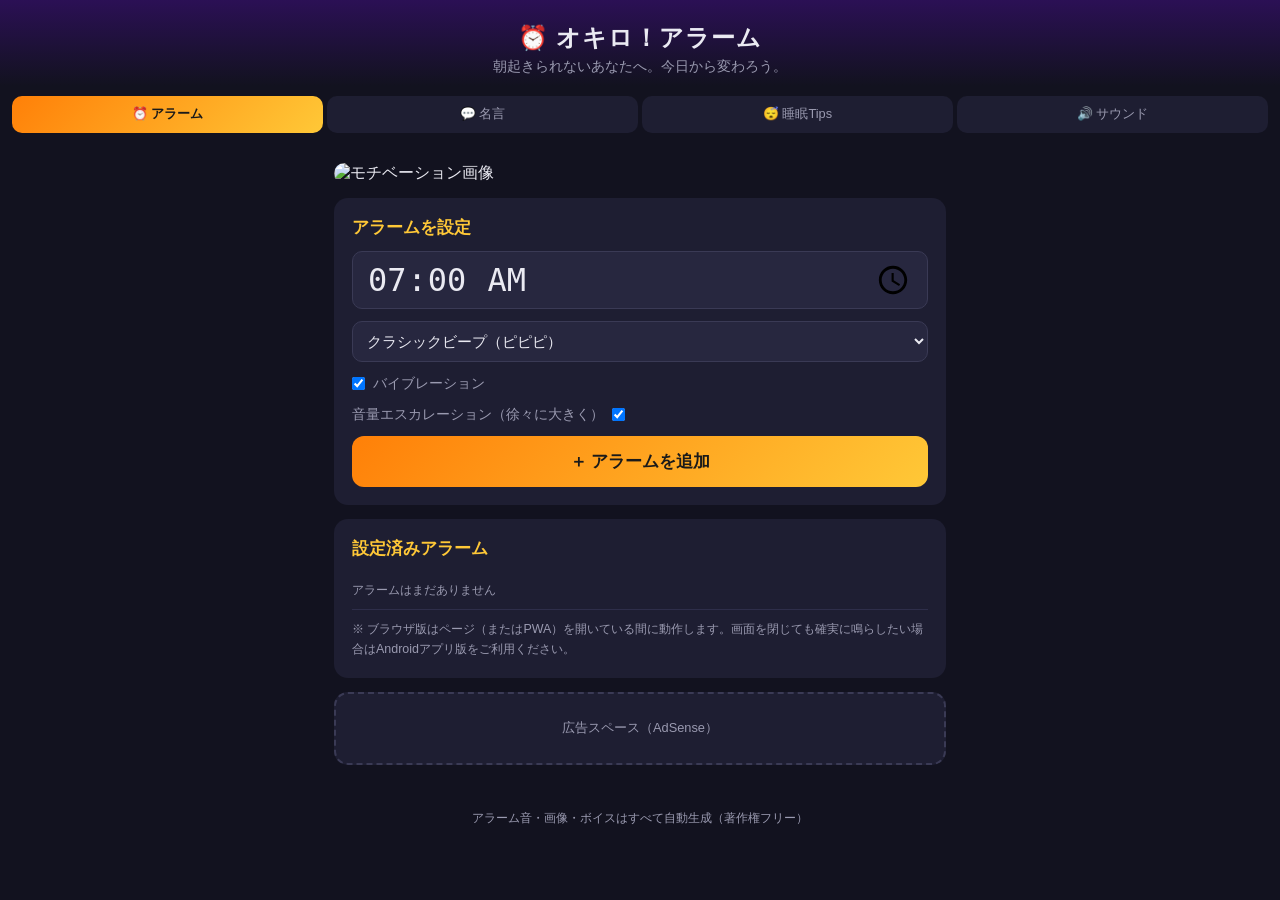
==== web/index.html @ 2013f455 "feat(web): PWA目覚ましアプリを追加（アラーム/名言/睡眠Tips/カスタム音源/AdSenseプレースホルダー）" ====
<!DOCTYPE html>
<html lang="ja">
<head>
<meta charset="UTF-8">
<meta name="viewport" content="width=device-width, initial-scale=1.0, viewport-fit=cover">
<meta name="theme-color" content="#1a1a2e">
<title>オキロ！アラーム - 朝起きられない人のための目覚まし</title>
<meta name="description" content="朝起きられない人のための大音量目覚ましPWA。名言と睡眠のコツ付き。">
<link rel="manifest" href="manifest.webmanifest">
<link rel="icon" href="assets/img/icon-192.png">
<link rel="apple-touch-icon" href="assets/img/icon-192.png">
<link rel="stylesheet" href="style.css">
</head>
<body>
<header class="app-header">
  <h1>⏰ オキロ！アラーム</h1>
  <p class="tagline">朝起きられないあなたへ。今日から変わろう。</p>
</header>

<nav class="tabs" role="tablist">
  <button class="tab active" data-tab="alarm" role="tab">⏰ アラーム</button>
  <button class="tab" data-tab="quotes" role="tab">💬 名言</button>
  <button class="tab" data-tab="tips" role="tab">😴 睡眠Tips</button>
  <button class="tab" data-tab="sounds" role="tab">🔊 サウンド</button>
</nav>

<main>
  <!-- ========== アラームタブ ========== -->
  <section id="tab-alarm" class="tab-panel active">
    <div class="hero-img-wrap">
      <img id="hero-img" src="assets/img/sunrise.svg" alt="モチベーション画像">
    </div>

    <div class="card">
      <h2>アラームを設定</h2>
      <div class="alarm-form">
        <input type="time" id="alarm-time" value="07:00">
        <select id="alarm-sound"></select>
        <label class="row"><input type="checkbox" id="alarm-vibrate" checked> バイブレーション</label>
        <label class="row">音量エスカレーション（徐々に大きく）
          <input type="checkbox" id="alarm-escalate" checked>
        </label>
        <button id="add-alarm" class="btn-primary">＋ アラームを追加</button>
      </div>
    </div>

    <div class="card">
      <h2>設定済みアラーム</h2>
      <ul id="alarm-list" class="alarm-list"></ul>
      <p class="note" id="alarm-note">※ ブラウザ版はページ（またはPWA）を開いている間に動作します。画面を閉じても確実に鳴らしたい場合はAndroidアプリ版をご利用ください。</p>
    </div>

    <div class="card ad-placeholder" aria-hidden="true">
      <!-- AdSense広告プレースホルダー：本番では以下を差し替えてください
           <script async src="https://pagead2.googlesyndication.com/pagead/js/adsbygoogle.js?client=ca-pub-XXXXXXXXXXXXXXXX" crossorigin="anonymous"></script>
           <ins class="adsbygoogle" style="display:block" data-ad-client="ca-pub-XXXXXXXXXXXXXXXX" data-ad-slot="YYYYYYYYYY" data-ad-format="auto" data-full-width-responsive="true"></ins>
      -->
      <span>広告スペース（AdSense）</span>
    </div>
  </section>

  <!-- ========== 名言タブ ========== -->
  <section id="tab-quotes" class="tab-panel">
    <div class="card quote-featured">
      <p id="quote-of-day-text"></p>
      <p id="quote-of-day-author" class="quote-author"></p>
      <button id="shuffle-quote" class="btn-secondary">🔀 別の名言</button>
    </div>
    <div id="quotes-list"></div>
  </section>

  <!-- ========== 睡眠Tipsタブ ========== -->
  <section id="tab-tips" class="tab-panel">
    <div id="tips-list"></div>
  </section>

  <!-- ========== サウンドタブ ========== -->
  <section id="tab-sounds" class="tab-panel">
    <div class="card">
      <h2>内蔵アラーム音（自動生成・著作権フリー）</h2>
      <div id="builtin-sounds"></div>
    </div>
    <div class="card">
      <h2>お願いボイス</h2>
      <p class="note">「だれか起こしてください〜！」など、周りに頼るボイス。</p>
      <div id="voice-sounds"></div>
    </div>
    <div class="card">
      <h2>自分の音声を使う</h2>
      <p class="note">好きな音声ファイル（mp3 / wav / ogg など）をアラーム音にできます。端末内（IndexedDB）にのみ保存されます。</p>
      <input type="file" id="custom-sound-file" accept="audio/*">
      <div id="custom-sound-status"></div>
    </div>
  </section>
</main>

<!-- ========== 鳴動オーバーレイ ========== -->
<div id="ring-overlay" class="ring-overlay hidden">
  <img id="ring-img" src="assets/img/sunrise.svg" alt="">
  <h2 id="ring-title">朝だ！起きろ！</h2>
  <p id="ring-quote"></p>
  <div class="ring-buttons">
    <button id="snooze-btn" class="btn-secondary">😴 スヌーズ（5分）</button>
    <button id="stop-btn" class="btn-danger">✋ 起きた！</button>
  </div>
</div>

<footer class="app-footer">
  <p>アラーム音・画像・ボイスはすべて自動生成（著作権フリー）</p>
</footer>

<script src="data.js"></script>
<script src="app.js"></script>
</body>
</html>
---- web/style.css ----
:root {
  --bg: #12121f;
  --card: #1e1e32;
  --card-2: #27273f;
  --text: #eaeaf2;
  --muted: #9a9ab0;
  --accent: #ff8008;
  --accent-2: #ffc837;
  --danger: #e74c3c;
  --radius: 14px;
}

* { box-sizing: border-box; margin: 0; padding: 0; }

body {
  font-family: "Hiragino Kaku Gothic ProN", "Noto Sans JP", "Yu Gothic", sans-serif;
  background: var(--bg);
  color: var(--text);
  min-height: 100vh;
  padding-bottom: 40px;
}

.app-header {
  text-align: center;
  padding: 22px 16px 10px;
  background: linear-gradient(180deg, #2b1055 0%, var(--bg) 100%);
}
.app-header h1 { font-size: 1.5rem; letter-spacing: 0.04em; }
.tagline { color: var(--muted); font-size: 0.85rem; margin-top: 4px; }

.tabs {
  display: flex;
  gap: 4px;
  padding: 10px 12px;
  position: sticky;
  top: 0;
  background: var(--bg);
  z-index: 10;
}
.tab {
  flex: 1;
  padding: 10px 4px;
  border: none;
  border-radius: 10px;
  background: var(--card);
  color: var(--muted);
  font-size: 0.8rem;
  cursor: pointer;
}
.tab.active {
  background: linear-gradient(135deg, var(--accent), var(--accent-2));
  color: #1a1a1a;
  font-weight: bold;
}

main { max-width: 640px; margin: 0 auto; padding: 8px 14px; }

.tab-panel { display: none; }
.tab-panel.active { display: block; }

.card {
  background: var(--card);
  border-radius: var(--radius);
  padding: 18px;
  margin: 14px 0;
}
.card h2 { font-size: 1.05rem; margin-bottom: 12px; color: var(--accent-2); }

.hero-img-wrap { margin-top: 12px; border-radius: var(--radius); overflow: hidden; }
.hero-img-wrap img { width: 100%; display: block; }

.alarm-form { display: flex; flex-direction: column; gap: 12px; }
input[type="time"] {
  font-size: 2rem;
  padding: 8px 14px;
  border-radius: 10px;
  border: 1px solid #3a3a55;
  background: var(--card-2);
  color: var(--text);
  width: 100%;
}
select, input[type="file"] {
  padding: 10px;
  border-radius: 10px;
  border: 1px solid #3a3a55;
  background: var(--card-2);
  color: var(--text);
  width: 100%;
  font-size: 0.95rem;
}
.row { display: flex; align-items: center; gap: 8px; font-size: 0.9rem; color: var(--muted); }

button { font-family: inherit; }
.btn-primary {
  padding: 14px;
  font-size: 1.05rem;
  font-weight: bold;
  border: none;
  border-radius: 12px;
  background: linear-gradient(135deg, var(--accent), var(--accent-2));
  color: #1a1a1a;
  cursor: pointer;
}
.btn-secondary {
  padding: 10px 16px;
  border: 1px solid #3a3a55;
  border-radius: 10px;
  background: var(--card-2);
  color: var(--text);
  cursor: pointer;
}
.btn-danger {
  padding: 14px 22px;
  font-size: 1.1rem;
  font-weight: bold;
  border: none;
  border-radius: 12px;
  background: var(--danger);
  color: #fff;
  cursor: pointer;
}

.alarm-list { list-style: none; }
.alarm-list li {
  display: flex;
  align-items: center;
  justify-content: space-between;
  gap: 8px;
  padding: 10px 0;
  border-bottom: 1px solid #2e2e4a;
}
.alarm-list .time { font-size: 1.5rem; font-weight: bold; }
.alarm-list .meta { font-size: 0.75rem; color: var(--muted); }
.alarm-list .del {
  background: none;
  border: none;
  color: var(--danger);
  font-size: 1.1rem;
  cursor: pointer;
}
.alarm-list .toggle { cursor: pointer; }

.note { font-size: 0.78rem; color: var(--muted); line-height: 1.6; margin-top: 10px; }

.ad-placeholder {
  border: 2px dashed #3a3a55;
  text-align: center;
  color: var(--muted);
  font-size: 0.8rem;
  padding: 26px;
}

.quote-featured {
  background: linear-gradient(135deg, #2b1055, #4a1a6b);
  text-align: center;
}
.quote-featured p:first-child { font-size: 1.1rem; line-height: 1.9; }
.quote-author { color: var(--accent-2); font-size: 0.85rem; margin: 10px 0 14px; }

.quote-item {
  background: var(--card);
  border-left: 4px solid var(--accent);
  border-radius: 10px;
  padding: 14px 16px;
  margin: 10px 0;
}
.quote-item p { line-height: 1.8; font-size: 0.95rem; }
.quote-item .quote-author { margin: 6px 0 0; }

.tip-item {
  display: flex;
  gap: 12px;
  background: var(--card);
  border-radius: 10px;
  padding: 14px 16px;
  margin: 10px 0;
}
.tip-item .icon { font-size: 1.6rem; }
.tip-item h3 { font-size: 0.95rem; margin-bottom: 4px; color: var(--accent-2); }
.tip-item p { font-size: 0.85rem; color: var(--muted); line-height: 1.7; }

.sound-item {
  display: flex;
  align-items: center;
  justify-content: space-between;
  gap: 10px;
  padding: 10px 0;
  border-bottom: 1px solid #2e2e4a;
  font-size: 0.9rem;
}
.sound-item:last-child { border-bottom: none; }

.ring-overlay {
  position: fixed;
  inset: 0;
  background: linear-gradient(180deg, #2b1055, #e96443);
  z-index: 100;
  display: flex;
  flex-direction: column;
  align-items: center;
  justify-content: center;
  gap: 18px;
  padding: 24px;
  text-align: center;
  animation: pulse-bg 1s infinite alternate;
}
@keyframes pulse-bg { from { filter: brightness(1); } to { filter: brightness(1.25); } }
.ring-overlay.hidden { display: none; }
.ring-overlay img { width: min(80vw, 380px); border-radius: var(--radius); }
.ring-overlay h2 { font-size: 2rem; text-shadow: 0 2px 12px rgba(0,0,0,0.5); }
.ring-overlay p { max-width: 480px; line-height: 1.8; }
.ring-buttons { display: flex; gap: 14px; margin-top: 8px; }

.app-footer { text-align: center; color: var(--muted); font-size: 0.72rem; padding: 24px 12px 8px; }
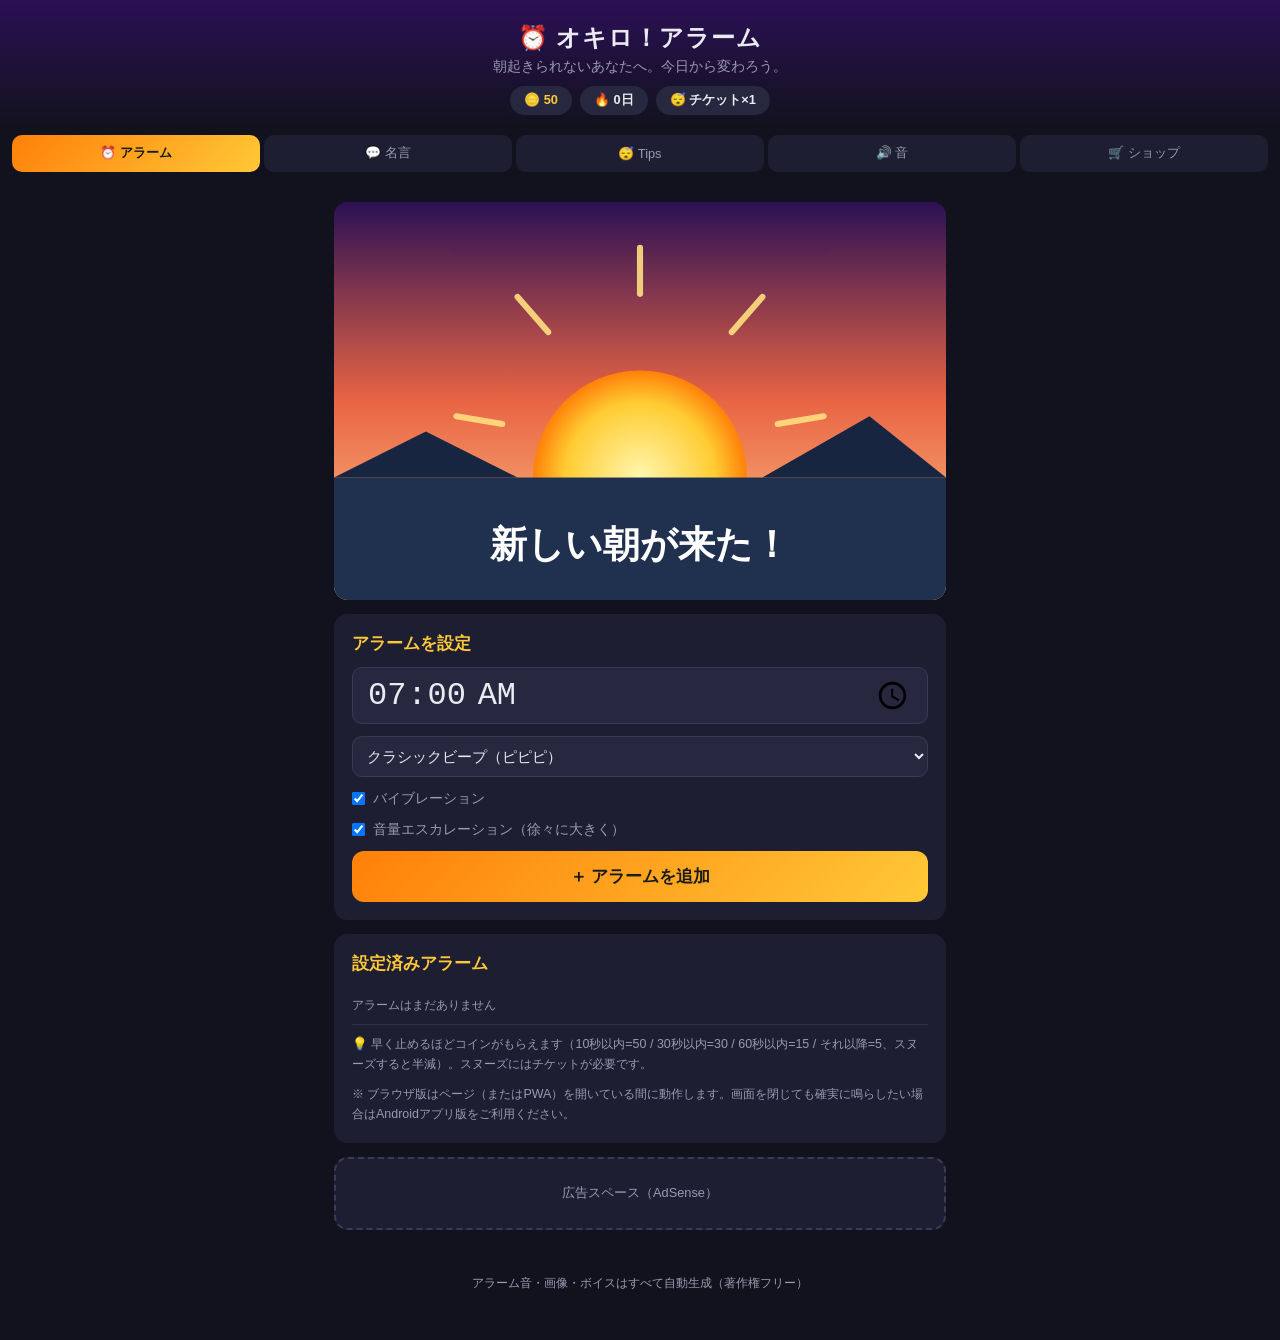
==== commit 9ddcf6b8: "feat(web): 早起きコイン経済とショップを実装 - アラーム停止までの秒数に応じたコイン報酬（速いほど高額） - スヌーズはチケット消費制・報酬半減・連続記録リセット - ショップ：広告視聴（" ====
--- a/web/index.html
+++ b/web/index.html
@@ -5,7 +5,7 @@
 <meta name="viewport" content="width=device-width, initial-scale=1.0, viewport-fit=cover">
 <meta name="theme-color" content="#1a1a2e">
 <title>オキロ！アラーム - 朝起きられない人のための目覚まし</title>
-<meta name="description" content="朝起きられない人のための大音量目覚ましPWA。名言と睡眠のコツ付き。">
+<meta name="description" content="朝起きられない人のための大音量目覚ましPWA。名言と睡眠のコツ、コインを貯める早起きゲーミフィケーション付き。">
 <link rel="manifest" href="manifest.webmanifest">
 <link rel="icon" href="assets/img/icon-192.png">
 <link rel="apple-touch-icon" href="assets/img/icon-192.png">
@@ -15,13 +15,19 @@
 <header class="app-header">
   <h1>⏰ オキロ！アラーム</h1>
   <p class="tagline">朝起きられないあなたへ。今日から変わろう。</p>
+  <div class="coin-bar">
+    <span id="coin-balance" class="coin-balance">🪙 0</span>
+    <span id="streak-display" class="streak-display">🔥 0日</span>
+    <span id="ticket-display" class="ticket-display">😴 チケット×0</span>
+  </div>
 </header>
 
 <nav class="tabs" role="tablist">
   <button class="tab active" data-tab="alarm" role="tab">⏰ アラーム</button>
   <button class="tab" data-tab="quotes" role="tab">💬 名言</button>
-  <button class="tab" data-tab="tips" role="tab">😴 睡眠Tips</button>
-  <button class="tab" data-tab="sounds" role="tab">🔊 サウンド</button>
+  <button class="tab" data-tab="tips" role="tab">😴 Tips</button>
+  <button class="tab" data-tab="sounds" role="tab">🔊 音</button>
+  <button class="tab" data-tab="shop" role="tab">🛒 ショップ</button>
 </nav>
 
 <main>
@@ -37,9 +43,7 @@
         <input type="time" id="alarm-time" value="07:00">
         <select id="alarm-sound"></select>
         <label class="row"><input type="checkbox" id="alarm-vibrate" checked> バイブレーション</label>
-        <label class="row">音量エスカレーション（徐々に大きく）
-          <input type="checkbox" id="alarm-escalate" checked>
-        </label>
+        <label class="row"><input type="checkbox" id="alarm-escalate" checked> 音量エスカレーション（徐々に大きく）</label>
         <button id="add-alarm" class="btn-primary">＋ アラームを追加</button>
       </div>
     </div>
@@ -47,6 +51,7 @@
     <div class="card">
       <h2>設定済みアラーム</h2>
       <ul id="alarm-list" class="alarm-list"></ul>
+      <p class="note">💡 早く止めるほどコインがもらえます（10秒以内=50 / 30秒以内=30 / 60秒以内=15 / それ以降=5、スヌーズすると半減）。スヌーズにはチケットが必要です。</p>
       <p class="note" id="alarm-note">※ ブラウザ版はページ（またはPWA）を開いている間に動作します。画面を閉じても確実に鳴らしたい場合はAndroidアプリ版をご利用ください。</p>
     </div>
 
@@ -67,6 +72,9 @@
       <button id="shuffle-quote" class="btn-secondary">🔀 別の名言</button>
     </div>
     <div id="quotes-list"></div>
+    <div id="quotes-locked" class="card locked-hint hidden">
+      <p>🔒 追加名言パック（10選）はショップで解放できます。</p>
+    </div>
   </section>
 
   <!-- ========== 睡眠Tipsタブ ========== -->
@@ -82,7 +90,7 @@
     </div>
     <div class="card">
       <h2>お願いボイス</h2>
-      <p class="note">「だれか起こしてください〜！」など、周りに頼るボイス。</p>
+      <p class="note">「だれか起こしてください〜！」など、周りに頼るボイス。追加ボイスはショップで購入できます。</p>
       <div id="voice-sounds"></div>
     </div>
     <div class="card">
@@ -92,18 +100,74 @@
       <div id="custom-sound-status"></div>
     </div>
   </section>
+
+  <!-- ========== ショップタブ ========== -->
+  <section id="tab-shop" class="tab-panel">
+    <div class="card shop-balance-card">
+      <h2>🪙 所持コイン</h2>
+      <p class="big-coins"><span id="shop-balance">0</span> コイン</p>
+      <p class="note">アラームを早く止める・連続早起き・広告視聴でコインが貯まります。</p>
+    </div>
+
+    <div class="card">
+      <h2>📺 広告を見てコインGET</h2>
+      <p class="note">広告を最後まで見ると <strong>+25コイン</strong>。（Web版は疑似視聴。AdSenseに正式なリワード広告はないため、本番はAndroid版のAdMobリワード広告をご利用ください。README参照）</p>
+      <button id="watch-ad" class="btn-primary">▶ 広告を見る（+25🪙）</button>
+      <div id="ad-progress" class="note"></div>
+    </div>
+
+    <div class="card">
+      <h2>😴 スヌーズチケット</h2>
+      <p class="note">スヌーズ1回につきチケット1枚を消費します。「二度寝にはコストがかかる」仕組みで朝に強くなろう。</p>
+      <div class="sound-item">
+        <span>スヌーズチケット（所持：<span id="ticket-count">0</span>枚）</span>
+        <button id="buy-ticket" class="btn-secondary">30🪙で購入</button>
+      </div>
+    </div>
+
+    <div class="card">
+      <h2>🎨 テーマ着せ替え</h2>
+      <div id="theme-shop"></div>
+    </div>
+
+    <div class="card">
+      <h2>🗣️ 追加ボイス</h2>
+      <div id="voice-shop"></div>
+    </div>
+
+    <div class="card">
+      <h2>🎵 追加コンテンツ</h2>
+      <div id="pack-shop"></div>
+    </div>
+
+    <div class="card">
+      <h2>🎰 朝の運試しガチャ（20🪙）</h2>
+      <p class="note">コイン・チケット・激励が当たる！朝の楽しみに。</p>
+      <button id="gacha-btn" class="btn-primary">ガチャを回す</button>
+      <p id="gacha-result" class="gacha-result"></p>
+    </div>
+
+    <div class="card">
+      <h2>🏅 実績バッジ</h2>
+      <div id="badges-list" class="badges-grid"></div>
+    </div>
+  </section>
 </main>
 
 <!-- ========== 鳴動オーバーレイ ========== -->
 <div id="ring-overlay" class="ring-overlay hidden">
   <img id="ring-img" src="assets/img/sunrise.svg" alt="">
   <h2 id="ring-title">朝だ！起きろ！</h2>
+  <p id="ring-timer" class="ring-timer">⏱ 0秒 — 早く止めるほどコインGET！</p>
   <p id="ring-quote"></p>
   <div class="ring-buttons">
-    <button id="snooze-btn" class="btn-secondary">😴 スヌーズ（5分）</button>
+    <button id="snooze-btn" class="btn-secondary">😴 スヌーズ（チケット1枚）</button>
     <button id="stop-btn" class="btn-danger">✋ 起きた！</button>
   </div>
 </div>
+
+<!-- コイン獲得トースト -->
+<div id="coin-toast" class="coin-toast hidden"></div>
 
 <footer class="app-footer">
   <p>アラーム音・画像・ボイスはすべて自動生成（著作権フリー）</p>
--- a/web/style.css
+++ b/web/style.css
@@ -12,6 +12,9 @@
 
 * { box-sizing: border-box; margin: 0; padding: 0; }
 
+.hidden { display: none !important; }
+button:disabled { opacity: 0.5; cursor: not-allowed; }
+
 body {
   font-family: "Hiragino Kaku Gothic ProN", "Noto Sans JP", "Yu Gothic", sans-serif;
   background: var(--bg);
@@ -27,6 +30,22 @@
 }
 .app-header h1 { font-size: 1.5rem; letter-spacing: 0.04em; }
 .tagline { color: var(--muted); font-size: 0.85rem; margin-top: 4px; }
+
+.coin-bar {
+  display: flex;
+  justify-content: center;
+  gap: 8px;
+  margin-top: 10px;
+  flex-wrap: wrap;
+}
+.coin-bar span {
+  background: var(--card-2);
+  border-radius: 20px;
+  padding: 6px 14px;
+  font-size: 0.8rem;
+  font-weight: bold;
+}
+.coin-balance { color: var(--accent-2); }
 
 .tabs {
   display: flex;
@@ -211,4 +230,70 @@
 .ring-overlay p { max-width: 480px; line-height: 1.8; }
 .ring-buttons { display: flex; gap: 14px; margin-top: 8px; }
 
+.locked-hint { text-align: center; color: var(--muted); }
+
+.shop-balance-card { text-align: center; }
+.big-coins { font-size: 2.2rem; font-weight: bold; color: var(--accent-2); margin: 6px 0; }
+
+.gacha-result { margin-top: 10px; font-size: 0.95rem; min-height: 1.4em; }
+
+.badges-grid {
+  display: grid;
+  grid-template-columns: repeat(auto-fill, minmax(96px, 1fr));
+  gap: 12px;
+}
+.badge-item {
+  background: var(--card-2);
+  border-radius: 10px;
+  padding: 12px 8px;
+  text-align: center;
+  transition: opacity 0.2s;
+}
+.badge-item.locked { opacity: 0.4; }
+.badge-icon { font-size: 1.6rem; }
+.badge-name { font-size: 0.72rem; font-weight: bold; margin-top: 4px; }
+.badge-desc { font-size: 0.62rem; color: var(--muted); margin-top: 2px; line-height: 1.4; }
+
+.ring-timer { font-size: 1.1rem; font-weight: bold; color: var(--accent-2); }
+
+.coin-toast {
+  position: fixed;
+  left: 50%;
+  bottom: 24px;
+  transform: translateX(-50%) translateY(20px);
+  background: linear-gradient(135deg, var(--accent), var(--accent-2));
+  color: #1a1a1a;
+  font-weight: bold;
+  padding: 12px 20px;
+  border-radius: 30px;
+  opacity: 0;
+  transition: opacity 0.25s, transform 0.25s;
+  z-index: 200;
+  box-shadow: 0 6px 20px rgba(0, 0, 0, 0.35);
+  pointer-events: none;
+}
+.coin-toast.show { opacity: 1; transform: translateX(-50%) translateY(0); }
+
+/* ===== テーマ着せ替え ===== */
+:root[data-theme="sunrise"] {
+  --bg: #2b1420; --card: #3d1f2e; --card-2: #4a2637;
+  --accent: #ff6b35; --accent-2: #ffd23f;
+}
+:root[data-theme="sakura"] {
+  --bg: #1f1420; --card: #2e1f33; --card-2: #3a2740;
+  --accent: #ff8fab; --accent-2: #ffc2d1;
+}
+:root[data-theme="forest"] {
+  --bg: #0f1f16; --card: #16291d; --card-2: #1d3324;
+  --accent: #4caf50; --accent-2: #8bc34a;
+}
+:root[data-theme="ocean"] {
+  --bg: #0b1a2b; --card: #123049; --card-2: #173c5c;
+  --accent: #00b4d8; --accent-2: #90e0ef;
+}
+:root[data-theme="gold"] {
+  --bg: #1a1508; --card: #2b2410; --card-2: #3a3016;
+  --accent: #ffd700; --accent-2: #ffec8b;
+}
+
 .app-footer { text-align: center; color: var(--muted); font-size: 0.72rem; padding: 24px 12px 8px; }
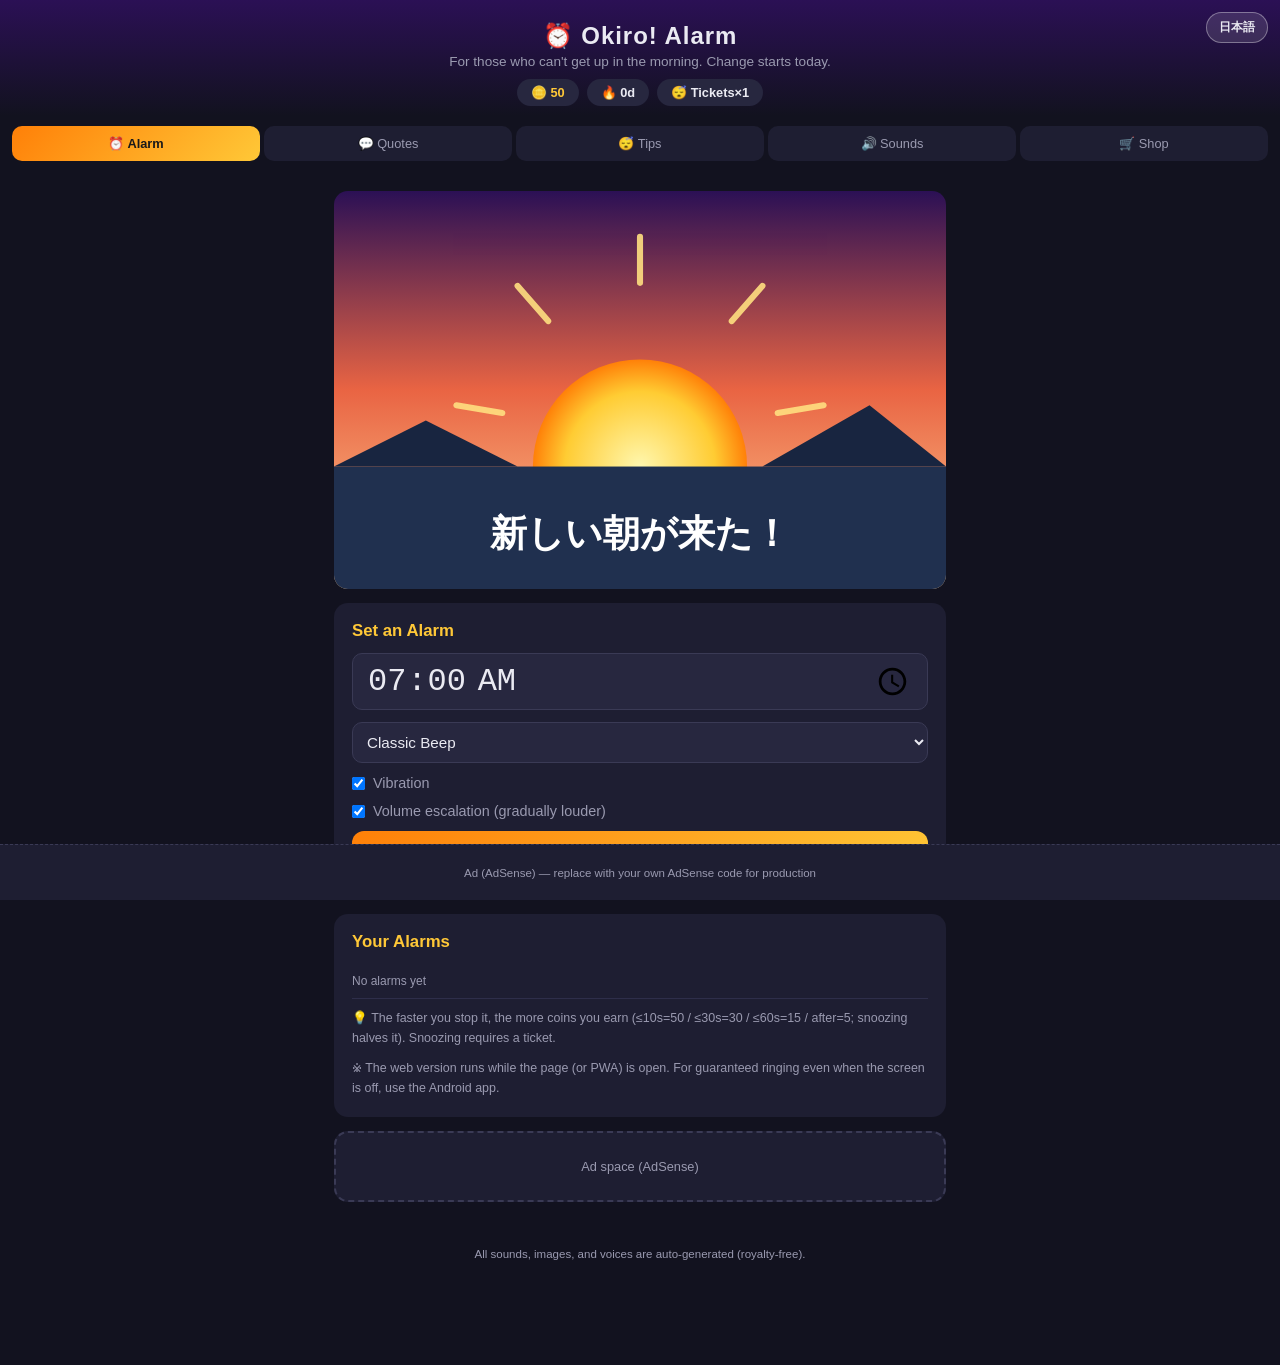
==== commit 14d38b46: "feat: 名言3倍拡充・日英対応・Web常時バナー広告を追加 - 名言をキリスト教（聖書）・世界の偉人で大幅拡充（基本57＋追加16、日英併記） - Web: ヘッダーに日英切替ボタンを追加。UI・" ====
--- a/web/index.html
+++ b/web/index.html
@@ -5,7 +5,7 @@
 <meta name="viewport" content="width=device-width, initial-scale=1.0, viewport-fit=cover">
 <meta name="theme-color" content="#1a1a2e">
 <title>オキロ！アラーム - 朝起きられない人のための目覚まし</title>
-<meta name="description" content="朝起きられない人のための大音量目覚ましPWA。名言と睡眠のコツ、コインを貯める早起きゲーミフィケーション付き。">
+<meta name="description" content="朝起きられない人のための大音量目覚ましPWA。名言と睡眠のコツ、コインを貯める早起きゲーミフィケーション付き。日英対応。">
 <link rel="manifest" href="manifest.webmanifest">
 <link rel="icon" href="assets/img/icon-192.png">
 <link rel="apple-touch-icon" href="assets/img/icon-192.png">
@@ -13,8 +13,9 @@
 </head>
 <body>
 <header class="app-header">
-  <h1>⏰ オキロ！アラーム</h1>
-  <p class="tagline">朝起きられないあなたへ。今日から変わろう。</p>
+  <button id="lang-toggle" class="lang-toggle" data-i18n="lang_toggle">EN</button>
+  <h1 data-i18n="app_title">⏰ オキロ！アラーム</h1>
+  <p class="tagline" data-i18n="tagline">朝起きられないあなたへ。今日から変わろう。</p>
   <div class="coin-bar">
     <span id="coin-balance" class="coin-balance">🪙 0</span>
     <span id="streak-display" class="streak-display">🔥 0日</span>
@@ -23,11 +24,11 @@
 </header>
 
 <nav class="tabs" role="tablist">
-  <button class="tab active" data-tab="alarm" role="tab">⏰ アラーム</button>
-  <button class="tab" data-tab="quotes" role="tab">💬 名言</button>
-  <button class="tab" data-tab="tips" role="tab">😴 Tips</button>
-  <button class="tab" data-tab="sounds" role="tab">🔊 音</button>
-  <button class="tab" data-tab="shop" role="tab">🛒 ショップ</button>
+  <button class="tab active" data-tab="alarm" role="tab" data-i18n="tab_alarm">⏰ アラーム</button>
+  <button class="tab" data-tab="quotes" role="tab" data-i18n="tab_quotes">💬 名言</button>
+  <button class="tab" data-tab="tips" role="tab" data-i18n="tab_tips">😴 Tips</button>
+  <button class="tab" data-tab="sounds" role="tab" data-i18n="tab_sounds">🔊 音</button>
+  <button class="tab" data-tab="shop" role="tab" data-i18n="tab_shop">🛒 ショップ</button>
 </nav>
 
 <main>
@@ -38,21 +39,21 @@
     </div>
 
     <div class="card">
-      <h2>アラームを設定</h2>
+      <h2 data-i18n="set_alarm_h">アラームを設定</h2>
       <div class="alarm-form">
         <input type="time" id="alarm-time" value="07:00">
         <select id="alarm-sound"></select>
-        <label class="row"><input type="checkbox" id="alarm-vibrate" checked> バイブレーション</label>
-        <label class="row"><input type="checkbox" id="alarm-escalate" checked> 音量エスカレーション（徐々に大きく）</label>
-        <button id="add-alarm" class="btn-primary">＋ アラームを追加</button>
+        <label class="row"><input type="checkbox" id="alarm-vibrate" checked> <span data-i18n="vibrate">バイブレーション</span></label>
+        <label class="row"><input type="checkbox" id="alarm-escalate" checked> <span data-i18n="escalate">音量エスカレーション（徐々に大きく）</span></label>
+        <button id="add-alarm" class="btn-primary" data-i18n="add_alarm">＋ アラームを追加</button>
       </div>
     </div>
 
     <div class="card">
-      <h2>設定済みアラーム</h2>
+      <h2 data-i18n="alarms_h">設定済みアラーム</h2>
       <ul id="alarm-list" class="alarm-list"></ul>
-      <p class="note">💡 早く止めるほどコインがもらえます（10秒以内=50 / 30秒以内=30 / 60秒以内=15 / それ以降=5、スヌーズすると半減）。スヌーズにはチケットが必要です。</p>
-      <p class="note" id="alarm-note">※ ブラウザ版はページ（またはPWA）を開いている間に動作します。画面を閉じても確実に鳴らしたい場合はAndroidアプリ版をご利用ください。</p>
+      <p class="note" data-i18n="coin_rule_note">💡 早く止めるほどコインがもらえます（10秒以内=50 / 30秒以内=30 / 60秒以内=15 / それ以降=5、スヌーズすると半減）。スヌーズにはチケットが必要です。</p>
+      <p class="note" id="alarm-note" data-i18n="browser_note">※ ブラウザ版はページ（またはPWA）を開いている間に動作します。画面を閉じても確実に鳴らしたい場合はAndroidアプリ版をご利用ください。</p>
     </div>
 
     <div class="card ad-placeholder" aria-hidden="true">
@@ -60,7 +61,7 @@
            <script async src="https://pagead2.googlesyndication.com/pagead/js/adsbygoogle.js?client=ca-pub-XXXXXXXXXXXXXXXX" crossorigin="anonymous"></script>
            <ins class="adsbygoogle" style="display:block" data-ad-client="ca-pub-XXXXXXXXXXXXXXXX" data-ad-slot="YYYYYYYYYY" data-ad-format="auto" data-full-width-responsive="true"></ins>
       -->
-      <span>広告スペース（AdSense）</span>
+      <span data-i18n="ad_space">広告スペース（AdSense）</span>
     </div>
   </section>
 
@@ -69,11 +70,11 @@
     <div class="card quote-featured">
       <p id="quote-of-day-text"></p>
       <p id="quote-of-day-author" class="quote-author"></p>
-      <button id="shuffle-quote" class="btn-secondary">🔀 別の名言</button>
+      <button id="shuffle-quote" class="btn-secondary" data-i18n="shuffle">🔀 別の名言</button>
     </div>
     <div id="quotes-list"></div>
     <div id="quotes-locked" class="card locked-hint hidden">
-      <p>🔒 追加名言パック（10選）はショップで解放できます。</p>
+      <p data-i18n="quotes_locked">🔒 追加名言パック（16選）はショップで解放できます。</p>
     </div>
   </section>
 
@@ -85,17 +86,17 @@
   <!-- ========== サウンドタブ ========== -->
   <section id="tab-sounds" class="tab-panel">
     <div class="card">
-      <h2>内蔵アラーム音（自動生成・著作権フリー）</h2>
+      <h2 data-i18n="builtin_h">内蔵アラーム音（自動生成・著作権フリー）</h2>
       <div id="builtin-sounds"></div>
     </div>
     <div class="card">
-      <h2>お願いボイス</h2>
-      <p class="note">「だれか起こしてください〜！」など、周りに頼るボイス。追加ボイスはショップで購入できます。</p>
+      <h2 data-i18n="voice_h">お願いボイス</h2>
+      <p class="note" data-i18n="voice_note">「だれか起こしてください〜！」など、周りに頼るボイス。追加ボイスはショップで購入できます。</p>
       <div id="voice-sounds"></div>
     </div>
     <div class="card">
-      <h2>自分の音声を使う</h2>
-      <p class="note">好きな音声ファイル（mp3 / wav / ogg など）をアラーム音にできます。端末内（IndexedDB）にのみ保存されます。</p>
+      <h2 data-i18n="custom_h">自分の音声を使う</h2>
+      <p class="note" data-i18n="custom_note">好きな音声ファイル（mp3 / wav / ogg など）をアラーム音にできます。端末内（IndexedDB）にのみ保存されます。</p>
       <input type="file" id="custom-sound-file" accept="audio/*">
       <div id="custom-sound-status"></div>
     </div>
@@ -104,51 +105,51 @@
   <!-- ========== ショップタブ ========== -->
   <section id="tab-shop" class="tab-panel">
     <div class="card shop-balance-card">
-      <h2>🪙 所持コイン</h2>
-      <p class="big-coins"><span id="shop-balance">0</span> コイン</p>
-      <p class="note">アラームを早く止める・連続早起き・広告視聴でコインが貯まります。</p>
+      <h2 data-i18n="coins_h">🪙 所持コイン</h2>
+      <p class="big-coins"><span id="shop-balance">0</span> <span data-i18n="coins_unit">コイン</span></p>
+      <p class="note" data-i18n="coins_note">アラームを早く止める・連続早起き・広告視聴でコインが貯まります。</p>
     </div>
 
     <div class="card">
-      <h2>📺 広告を見てコインGET</h2>
-      <p class="note">広告を最後まで見ると <strong>+25コイン</strong>。（Web版は疑似視聴。AdSenseに正式なリワード広告はないため、本番はAndroid版のAdMobリワード広告をご利用ください。README参照）</p>
-      <button id="watch-ad" class="btn-primary">▶ 広告を見る（+25🪙）</button>
+      <h2 data-i18n="watch_ad_h">📺 広告を見てコインGET</h2>
+      <p class="note" data-i18n="watch_ad_note">広告を最後まで見ると +25コイン。（Web版は疑似視聴。AdSenseに正式なリワード広告はないため、本番はAndroid版のAdMobリワード広告をご利用ください。README参照）</p>
+      <button id="watch-ad" class="btn-primary" data-i18n="watch_ad_btn">▶ 広告を見る（+25🪙）</button>
       <div id="ad-progress" class="note"></div>
     </div>
 
     <div class="card">
-      <h2>😴 スヌーズチケット</h2>
-      <p class="note">スヌーズ1回につきチケット1枚を消費します。「二度寝にはコストがかかる」仕組みで朝に強くなろう。</p>
+      <h2 data-i18n="ticket_h">😴 スヌーズチケット</h2>
+      <p class="note" data-i18n="ticket_note">スヌーズ1回につきチケット1枚を消費します。「二度寝にはコストがかかる」仕組みで朝に強くなろう。</p>
       <div class="sound-item">
-        <span>スヌーズチケット（所持：<span id="ticket-count">0</span>枚）</span>
-        <button id="buy-ticket" class="btn-secondary">30🪙で購入</button>
+        <span id="ticket-label"></span>
+        <button id="buy-ticket" class="btn-secondary"></button>
       </div>
     </div>
 
     <div class="card">
-      <h2>🎨 テーマ着せ替え</h2>
+      <h2 data-i18n="theme_h">🎨 テーマ着せ替え</h2>
       <div id="theme-shop"></div>
     </div>
 
     <div class="card">
-      <h2>🗣️ 追加ボイス</h2>
+      <h2 data-i18n="voiceshop_h">🗣️ 追加ボイス</h2>
       <div id="voice-shop"></div>
     </div>
 
     <div class="card">
-      <h2>🎵 追加コンテンツ</h2>
+      <h2 data-i18n="pack_h">🎵 追加コンテンツ</h2>
       <div id="pack-shop"></div>
     </div>
 
     <div class="card">
-      <h2>🎰 朝の運試しガチャ（20🪙）</h2>
-      <p class="note">コイン・チケット・激励が当たる！朝の楽しみに。</p>
-      <button id="gacha-btn" class="btn-primary">ガチャを回す</button>
+      <h2 data-i18n="gacha_h">🎰 朝の運試しガチャ（20🪙）</h2>
+      <p class="note" data-i18n="gacha_note">コイン・チケット・激励が当たる！朝の楽しみに。</p>
+      <button id="gacha-btn" class="btn-primary" data-i18n="gacha_btn">ガチャを回す</button>
       <p id="gacha-result" class="gacha-result"></p>
     </div>
 
     <div class="card">
-      <h2>🏅 実績バッジ</h2>
+      <h2 data-i18n="badges_h">🏅 実績バッジ</h2>
       <div id="badges-list" class="badges-grid"></div>
     </div>
   </section>
@@ -157,12 +158,12 @@
 <!-- ========== 鳴動オーバーレイ ========== -->
 <div id="ring-overlay" class="ring-overlay hidden">
   <img id="ring-img" src="assets/img/sunrise.svg" alt="">
-  <h2 id="ring-title">朝だ！起きろ！</h2>
+  <h2 id="ring-title" data-i18n="ring_title">朝だ！起きろ！</h2>
   <p id="ring-timer" class="ring-timer">⏱ 0秒 — 早く止めるほどコインGET！</p>
   <p id="ring-quote"></p>
   <div class="ring-buttons">
-    <button id="snooze-btn" class="btn-secondary">😴 スヌーズ（チケット1枚）</button>
-    <button id="stop-btn" class="btn-danger">✋ 起きた！</button>
+    <button id="snooze-btn" class="btn-secondary" data-i18n="snooze_btn">😴 スヌーズ（チケット1枚）</button>
+    <button id="stop-btn" class="btn-danger" data-i18n="stop_btn">✋ 起きた！</button>
   </div>
 </div>
 
@@ -170,8 +171,17 @@
 <div id="coin-toast" class="coin-toast hidden"></div>
 
 <footer class="app-footer">
-  <p>アラーム音・画像・ボイスはすべて自動生成（著作権フリー）</p>
+  <p data-i18n="footer">アラーム音・画像・ボイスはすべて自動生成（著作権フリー）</p>
 </footer>
+
+<!-- ========== 常時表示バナー広告（Web=AdSense） ========== -->
+<!-- 本番では下記コメント内のAdSenseコードを自分のIDに差し替え、プレースホルダーのdivを置き換えてください。
+     <script async src="https://pagead2.googlesyndication.com/pagead/js/adsbygoogle.js?client=ca-pub-XXXXXXXXXXXXXXXX" crossorigin="anonymous"></script>
+     <ins class="adsbygoogle" style="display:block" data-ad-client="ca-pub-XXXXXXXXXXXXXXXX" data-ad-slot="YYYYYYYYYY" data-ad-format="horizontal" data-full-width-responsive="true"></ins>
+     ※AdMobはモバイルアプリ専用でWebでは動作しません。WebのバナーはAdSenseを使用します。 -->
+<div id="ad-banner" class="ad-banner" aria-hidden="true">
+  <span data-i18n="banner_ad">広告（AdSense）— 本番では自分のAdSenseコードに差し替えてください</span>
+</div>
 
 <script src="data.js"></script>
 <script src="app.js"></script>
--- a/web/style.css
+++ b/web/style.css
@@ -20,14 +20,48 @@
   background: var(--bg);
   color: var(--text);
   min-height: 100vh;
-  padding-bottom: 40px;
+  padding-bottom: 96px; /* 常時バナー広告の高さぶん確保 */
+}
+
+/* 常時表示バナー広告（Web=AdSense。AdMobはアプリ専用） */
+.ad-banner {
+  position: fixed;
+  left: 0;
+  right: 0;
+  bottom: 0;
+  min-height: 56px;
+  display: flex;
+  align-items: center;
+  justify-content: center;
+  text-align: center;
+  padding: 8px 12px;
+  font-size: 0.72rem;
+  color: var(--muted);
+  background: var(--card);
+  border-top: 1px dashed #3a3a55;
+  z-index: 50;
 }
 
 .app-header {
   text-align: center;
   padding: 22px 16px 10px;
   background: linear-gradient(180deg, #2b1055 0%, var(--bg) 100%);
-}
+  position: relative;
+}
+.lang-toggle {
+  position: absolute;
+  top: 12px;
+  right: 12px;
+  padding: 6px 12px;
+  border: 1px solid rgba(255, 255, 255, 0.35);
+  border-radius: 20px;
+  background: rgba(255, 255, 255, 0.12);
+  color: var(--text);
+  font-size: 0.78rem;
+  font-weight: bold;
+  cursor: pointer;
+}
+.lang-toggle:hover { background: rgba(255, 255, 255, 0.22); }
 .app-header h1 { font-size: 1.5rem; letter-spacing: 0.04em; }
 .tagline { color: var(--muted); font-size: 0.85rem; margin-top: 4px; }
 
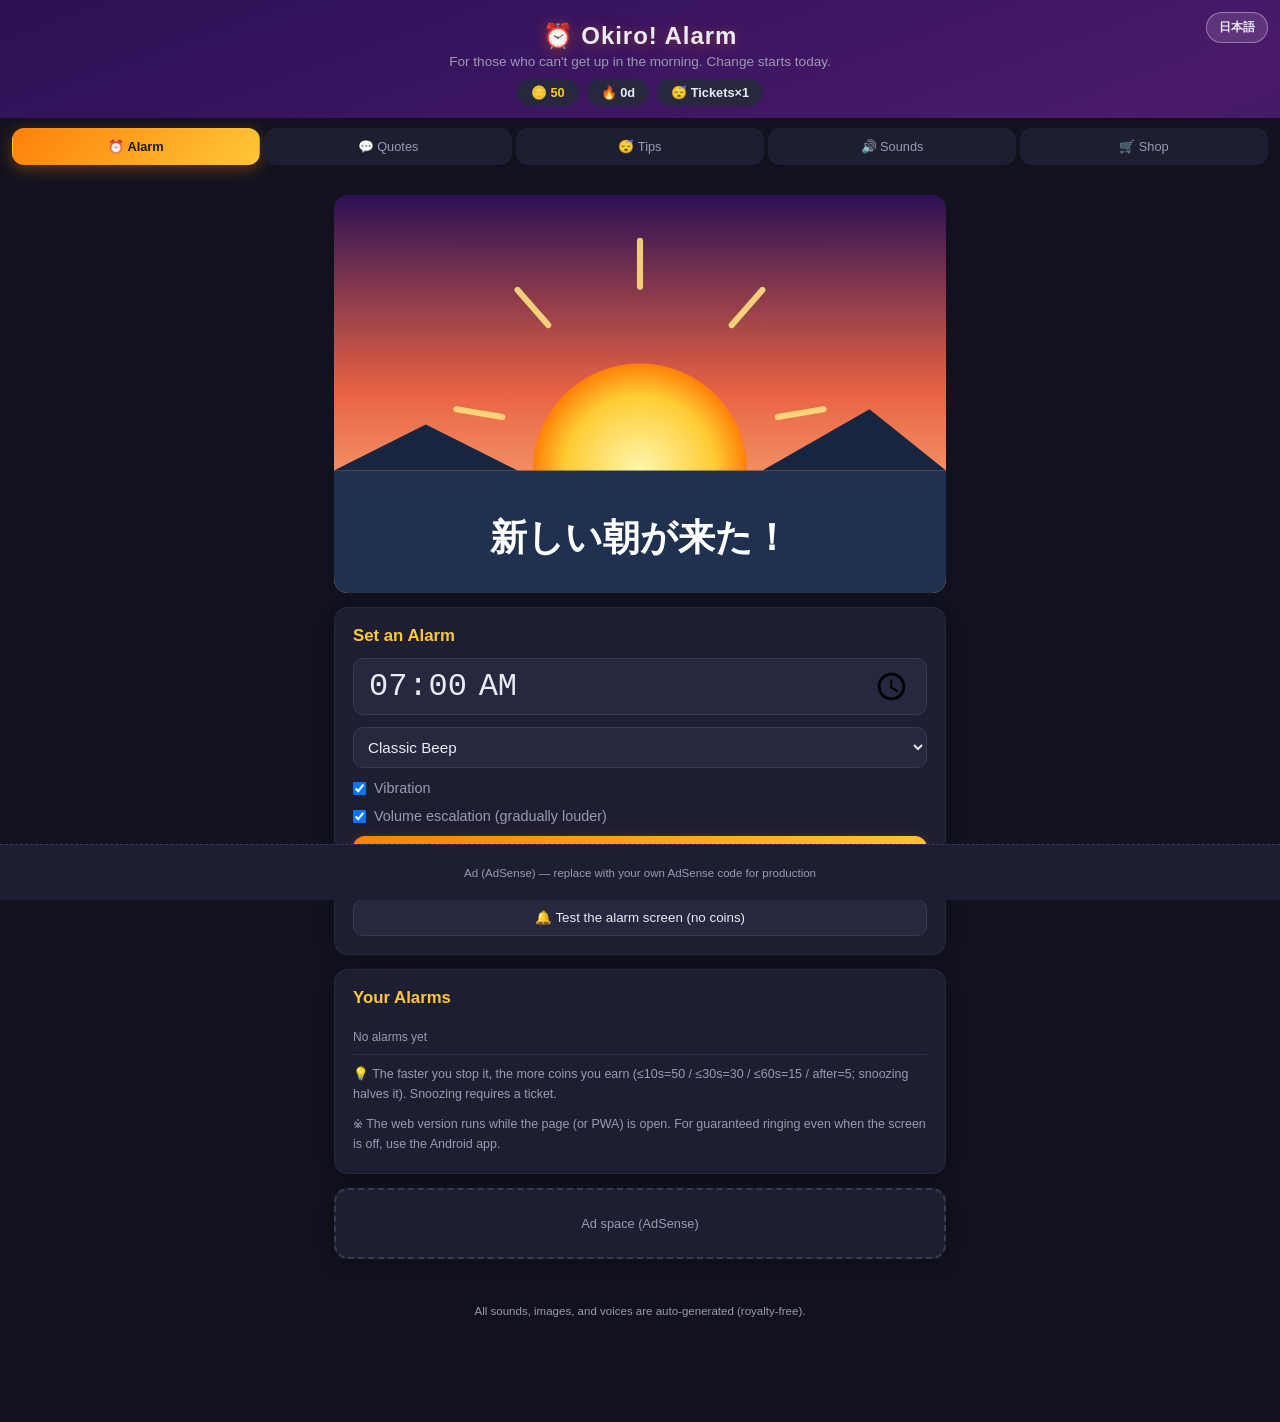
==== commit 86f9c6a9: "feat(web): ブラッシュアップ — カウントダウン・鳴動テスト・名言フィルタ・統計・SW更新戦略 - 次のアラームまでのカウントダウンをアラームタブに常時表示 - 鳴動テストボタン（コイン加算" ====
--- a/web/index.html
+++ b/web/index.html
@@ -38,6 +38,8 @@
       <img id="hero-img" src="assets/img/sunrise.svg" alt="モチベーション画像">
     </div>
 
+    <div id="next-alarm" class="next-alarm hidden"></div>
+
     <div class="card">
       <h2 data-i18n="set_alarm_h">アラームを設定</h2>
       <div class="alarm-form">
@@ -46,6 +48,7 @@
         <label class="row"><input type="checkbox" id="alarm-vibrate" checked> <span data-i18n="vibrate">バイブレーション</span></label>
         <label class="row"><input type="checkbox" id="alarm-escalate" checked> <span data-i18n="escalate">音量エスカレーション（徐々に大きく）</span></label>
         <button id="add-alarm" class="btn-primary" data-i18n="add_alarm">＋ アラームを追加</button>
+        <button id="test-ring" class="btn-secondary" data-i18n="test_ring">🔔 鳴動テスト（コイン加算なし）</button>
       </div>
     </div>
 
@@ -72,6 +75,7 @@
       <p id="quote-of-day-author" class="quote-author"></p>
       <button id="shuffle-quote" class="btn-secondary" data-i18n="shuffle">🔀 別の名言</button>
     </div>
+    <div id="quote-cats" class="quote-cats"></div>
     <div id="quotes-list"></div>
     <div id="quotes-locked" class="card locked-hint hidden">
       <p data-i18n="quotes_locked">🔒 追加名言パック（16選）はショップで解放できます。</p>
@@ -107,6 +111,7 @@
     <div class="card shop-balance-card">
       <h2 data-i18n="coins_h">🪙 所持コイン</h2>
       <p class="big-coins"><span id="shop-balance">0</span> <span data-i18n="coins_unit">コイン</span></p>
+      <p id="wake-stats" class="note wake-stats hidden"></p>
       <p class="note" data-i18n="coins_note">アラームを早く止める・連続早起き・広告視聴でコインが貯まります。</p>
     </div>
 
--- a/web/style.css
+++ b/web/style.css
@@ -44,10 +44,17 @@
 
 .app-header {
   text-align: center;
-  padding: 22px 16px 10px;
-  background: linear-gradient(180deg, #2b1055 0%, var(--bg) 100%);
+  padding: 22px 16px 12px;
+  background: linear-gradient(160deg, #2b1055 0%, #4a1a6b 45%, var(--bg) 100%);
+  background-size: 200% 200%;
+  animation: header-glow 14s ease-in-out infinite alternate;
   position: relative;
 }
+@keyframes header-glow {
+  from { background-position: 0% 0%; }
+  to { background-position: 100% 100%; }
+}
+.app-header h1 { text-shadow: 0 2px 14px rgba(255, 128, 8, 0.35); }
 .lang-toggle {
   position: absolute;
   top: 12px;
@@ -93,31 +100,80 @@
 .tab {
   flex: 1;
   padding: 10px 4px;
-  border: none;
-  border-radius: 10px;
+  border: 1px solid transparent;
+  border-radius: 12px;
   background: var(--card);
   color: var(--muted);
   font-size: 0.8rem;
   cursor: pointer;
-}
+  transition: background 0.2s, color 0.2s, transform 0.12s;
+}
+.tab:hover { color: var(--text); transform: translateY(-1px); }
 .tab.active {
   background: linear-gradient(135deg, var(--accent), var(--accent-2));
   color: #1a1a1a;
   font-weight: bold;
+  box-shadow: 0 4px 16px rgba(255, 128, 8, 0.35);
 }
 
 main { max-width: 640px; margin: 0 auto; padding: 8px 14px; }
 
 .tab-panel { display: none; }
-.tab-panel.active { display: block; }
+.tab-panel.active { display: block; animation: panel-in 0.28s ease; }
+@keyframes panel-in {
+  from { opacity: 0; transform: translateY(8px); }
+  to { opacity: 1; transform: translateY(0); }
+}
 
 .card {
   background: var(--card);
+  border: 1px solid rgba(255, 255, 255, 0.05);
   border-radius: var(--radius);
   padding: 18px;
   margin: 14px 0;
+  box-shadow: 0 4px 18px rgba(0, 0, 0, 0.22);
 }
 .card h2 { font-size: 1.05rem; margin-bottom: 12px; color: var(--accent-2); }
+
+/* 次のアラームまでのカウントダウン */
+.next-alarm {
+  margin: 14px 0;
+  padding: 12px 16px;
+  border-radius: var(--radius);
+  border: 1px solid rgba(255, 200, 55, 0.35);
+  background: linear-gradient(135deg, rgba(255, 128, 8, 0.14), rgba(255, 200, 55, 0.08));
+  color: var(--accent-2);
+  font-weight: bold;
+  text-align: center;
+  font-variant-numeric: tabular-nums;
+}
+
+/* 名言カテゴリフィルタ */
+.quote-cats {
+  display: flex;
+  flex-wrap: wrap;
+  gap: 8px;
+  margin: 14px 0 4px;
+}
+.cat-chip {
+  padding: 7px 14px;
+  border: 1px solid #3a3a55;
+  border-radius: 20px;
+  background: var(--card);
+  color: var(--muted);
+  font-size: 0.78rem;
+  cursor: pointer;
+  transition: background 0.2s, color 0.2s;
+}
+.cat-chip:hover { color: var(--text); }
+.cat-chip.active {
+  background: linear-gradient(135deg, var(--accent), var(--accent-2));
+  border-color: transparent;
+  color: #1a1a1a;
+  font-weight: bold;
+}
+
+.wake-stats { color: var(--accent-2); font-weight: bold; }
 
 .hero-img-wrap { margin-top: 12px; border-radius: var(--radius); overflow: hidden; }
 .hero-img-wrap img { width: 100%; display: block; }
@@ -153,7 +209,11 @@
   background: linear-gradient(135deg, var(--accent), var(--accent-2));
   color: #1a1a1a;
   cursor: pointer;
-}
+  box-shadow: 0 4px 14px rgba(255, 128, 8, 0.3);
+  transition: transform 0.12s, box-shadow 0.2s, filter 0.2s;
+}
+.btn-primary:hover { filter: brightness(1.08); box-shadow: 0 6px 20px rgba(255, 128, 8, 0.45); }
+.btn-primary:active { transform: scale(0.97); }
 .btn-secondary {
   padding: 10px 16px;
   border: 1px solid #3a3a55;
@@ -161,7 +221,10 @@
   background: var(--card-2);
   color: var(--text);
   cursor: pointer;
-}
+  transition: background 0.2s, transform 0.12s;
+}
+.btn-secondary:hover { background: #32324e; }
+.btn-secondary:active { transform: scale(0.97); }
 .btn-danger {
   padding: 14px 22px;
   font-size: 1.1rem;
@@ -206,8 +269,20 @@
 .quote-featured {
   background: linear-gradient(135deg, #2b1055, #4a1a6b);
   text-align: center;
-}
-.quote-featured p:first-child { font-size: 1.1rem; line-height: 1.9; }
+  position: relative;
+  overflow: hidden;
+}
+.quote-featured::before {
+  content: "\201C";
+  position: absolute;
+  top: -18px;
+  left: 8px;
+  font-size: 6rem;
+  font-family: Georgia, serif;
+  color: rgba(255, 200, 55, 0.18);
+  pointer-events: none;
+}
+.quote-featured p:first-child { font-size: 1.1rem; line-height: 1.9; position: relative; }
 .quote-author { color: var(--accent-2); font-size: 0.85rem; margin: 10px 0 14px; }
 
 .quote-item {
@@ -216,6 +291,11 @@
   border-radius: 10px;
   padding: 14px 16px;
   margin: 10px 0;
+  transition: transform 0.15s, box-shadow 0.2s;
+}
+.quote-item:hover {
+  transform: translateX(3px);
+  box-shadow: 0 4px 14px rgba(0, 0, 0, 0.3);
 }
 .quote-item p { line-height: 1.8; font-size: 0.95rem; }
 .quote-item .quote-author { margin: 6px 0 0; }
@@ -246,7 +326,8 @@
 .ring-overlay {
   position: fixed;
   inset: 0;
-  background: linear-gradient(180deg, #2b1055, #e96443);
+  background: linear-gradient(180deg, #2b1055 0%, #b83b5e 55%, #e96443 100%);
+  background-size: 100% 220%;
   z-index: 100;
   display: flex;
   flex-direction: column;
@@ -255,14 +336,31 @@
   gap: 18px;
   padding: 24px;
   text-align: center;
-  animation: pulse-bg 1s infinite alternate;
-}
-@keyframes pulse-bg { from { filter: brightness(1); } to { filter: brightness(1.25); } }
+  animation: sunrise-bg 6s ease-in-out infinite alternate, pulse-bg 1s infinite alternate;
+}
+@keyframes pulse-bg { from { filter: brightness(1); } to { filter: brightness(1.18); } }
+@keyframes sunrise-bg { from { background-position: 0% 100%; } to { background-position: 0% 0%; } }
 .ring-overlay.hidden { display: none; }
-.ring-overlay img { width: min(80vw, 380px); border-radius: var(--radius); }
-.ring-overlay h2 { font-size: 2rem; text-shadow: 0 2px 12px rgba(0,0,0,0.5); }
+.ring-overlay img {
+  width: min(80vw, 380px);
+  border-radius: var(--radius);
+  box-shadow: 0 10px 40px rgba(0, 0, 0, 0.45);
+  animation: ring-float 3s ease-in-out infinite alternate;
+}
+@keyframes ring-float { from { transform: translateY(0); } to { transform: translateY(-10px); } }
+.ring-overlay h2 { font-size: 2rem; text-shadow: 0 2px 12px rgba(0,0,0,0.5); animation: ring-shake 0.8s ease-in-out infinite; }
+@keyframes ring-shake {
+  0%, 100% { transform: rotate(0deg); }
+  25% { transform: rotate(-2deg); }
+  75% { transform: rotate(2deg); }
+}
 .ring-overlay p { max-width: 480px; line-height: 1.8; }
 .ring-buttons { display: flex; gap: 14px; margin-top: 8px; }
+.ring-buttons .btn-danger { animation: stop-pulse 1.2s ease-in-out infinite; }
+@keyframes stop-pulse {
+  0%, 100% { transform: scale(1); box-shadow: 0 0 0 0 rgba(231, 76, 60, 0.55); }
+  50% { transform: scale(1.06); box-shadow: 0 0 0 14px rgba(231, 76, 60, 0); }
+}
 
 .locked-hint { text-align: center; color: var(--muted); }
 
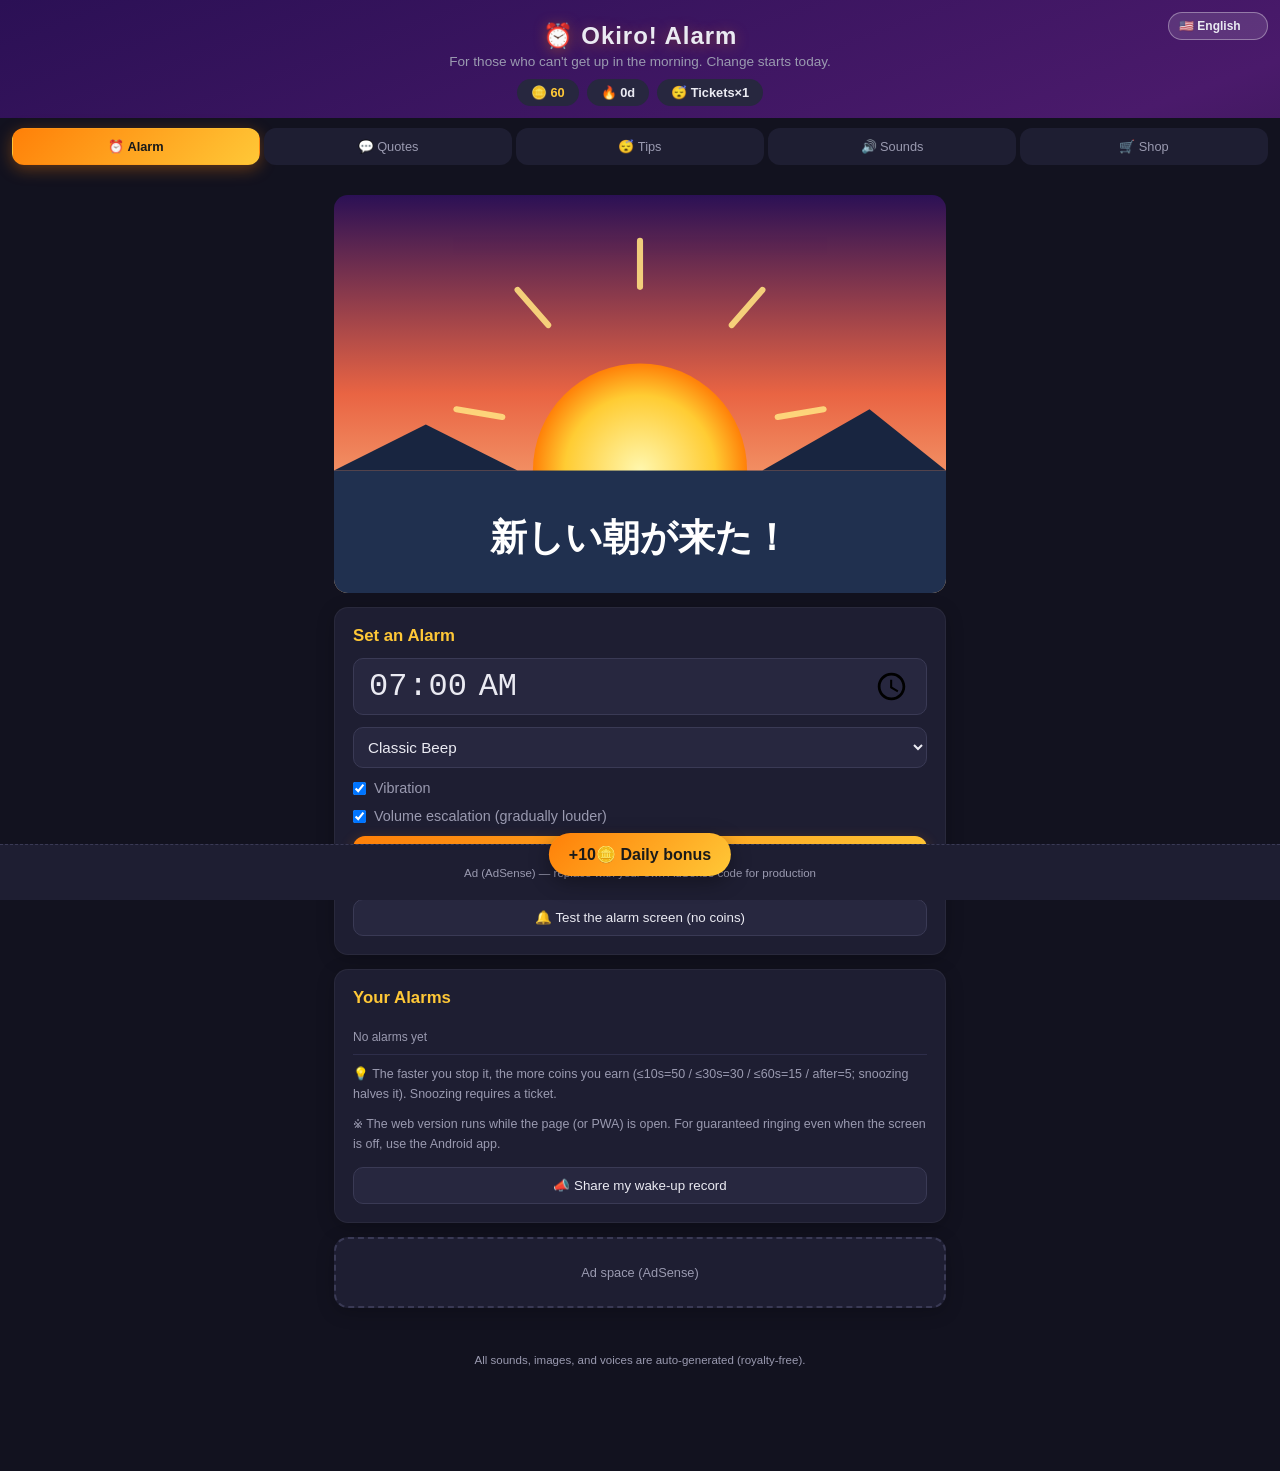
==== commit 2af0439f: "feat: グローバル対応 — 6言語化・デイリーボーナス・SNSシェア・ASO素材 - 言語をトグルからセレクタに変更し、es/pt/id/ko の4言語辞書を追加   （UI全文翻訳、名言・Tip" ====
--- a/web/index.html
+++ b/web/index.html
@@ -13,7 +13,14 @@
 </head>
 <body>
 <header class="app-header">
-  <button id="lang-toggle" class="lang-toggle" data-i18n="lang_toggle">EN</button>
+  <select id="lang-select" class="lang-select" aria-label="Language">
+    <option value="ja">🇯🇵 日本語</option>
+    <option value="en">🇺🇸 English</option>
+    <option value="es">🇪🇸 Español</option>
+    <option value="pt">🇧🇷 Português</option>
+    <option value="id">🇮🇩 Indonesia</option>
+    <option value="ko">🇰🇷 한국어</option>
+  </select>
   <h1 data-i18n="app_title">⏰ オキロ！アラーム</h1>
   <p class="tagline" data-i18n="tagline">朝起きられないあなたへ。今日から変わろう。</p>
   <div class="coin-bar">
@@ -57,6 +64,7 @@
       <ul id="alarm-list" class="alarm-list"></ul>
       <p class="note" data-i18n="coin_rule_note">💡 早く止めるほどコインがもらえます（10秒以内=50 / 30秒以内=30 / 60秒以内=15 / それ以降=5、スヌーズすると半減）。スヌーズにはチケットが必要です。</p>
       <p class="note" id="alarm-note" data-i18n="browser_note">※ ブラウザ版はページ（またはPWA）を開いている間に動作します。画面を閉じても確実に鳴らしたい場合はAndroidアプリ版をご利用ください。</p>
+      <button id="share-btn" class="btn-secondary share-btn" data-i18n="share_btn">📣 起床記録をシェア</button>
     </div>
 
     <div class="card ad-placeholder" aria-hidden="true">
--- a/web/style.css
+++ b/web/style.css
@@ -55,20 +55,26 @@
   to { background-position: 100% 100%; }
 }
 .app-header h1 { text-shadow: 0 2px 14px rgba(255, 128, 8, 0.35); }
-.lang-toggle {
+.lang-select {
   position: absolute;
   top: 12px;
   right: 12px;
-  padding: 6px 12px;
+  padding: 6px 10px;
   border: 1px solid rgba(255, 255, 255, 0.35);
   border-radius: 20px;
   background: rgba(255, 255, 255, 0.12);
   color: var(--text);
-  font-size: 0.78rem;
-  font-weight: bold;
-  cursor: pointer;
-}
-.lang-toggle:hover { background: rgba(255, 255, 255, 0.22); }
+  font-size: 0.75rem;
+  font-weight: bold;
+  cursor: pointer;
+  width: auto;
+  appearance: none;
+  -webkit-appearance: none;
+}
+.lang-select:hover { background: rgba(255, 255, 255, 0.22); }
+.lang-select option { background: var(--card); color: var(--text); }
+
+.share-btn { width: 100%; margin-top: 12px; }
 .app-header h1 { font-size: 1.5rem; letter-spacing: 0.04em; }
 .tagline { color: var(--muted); font-size: 0.85rem; margin-top: 4px; }
 
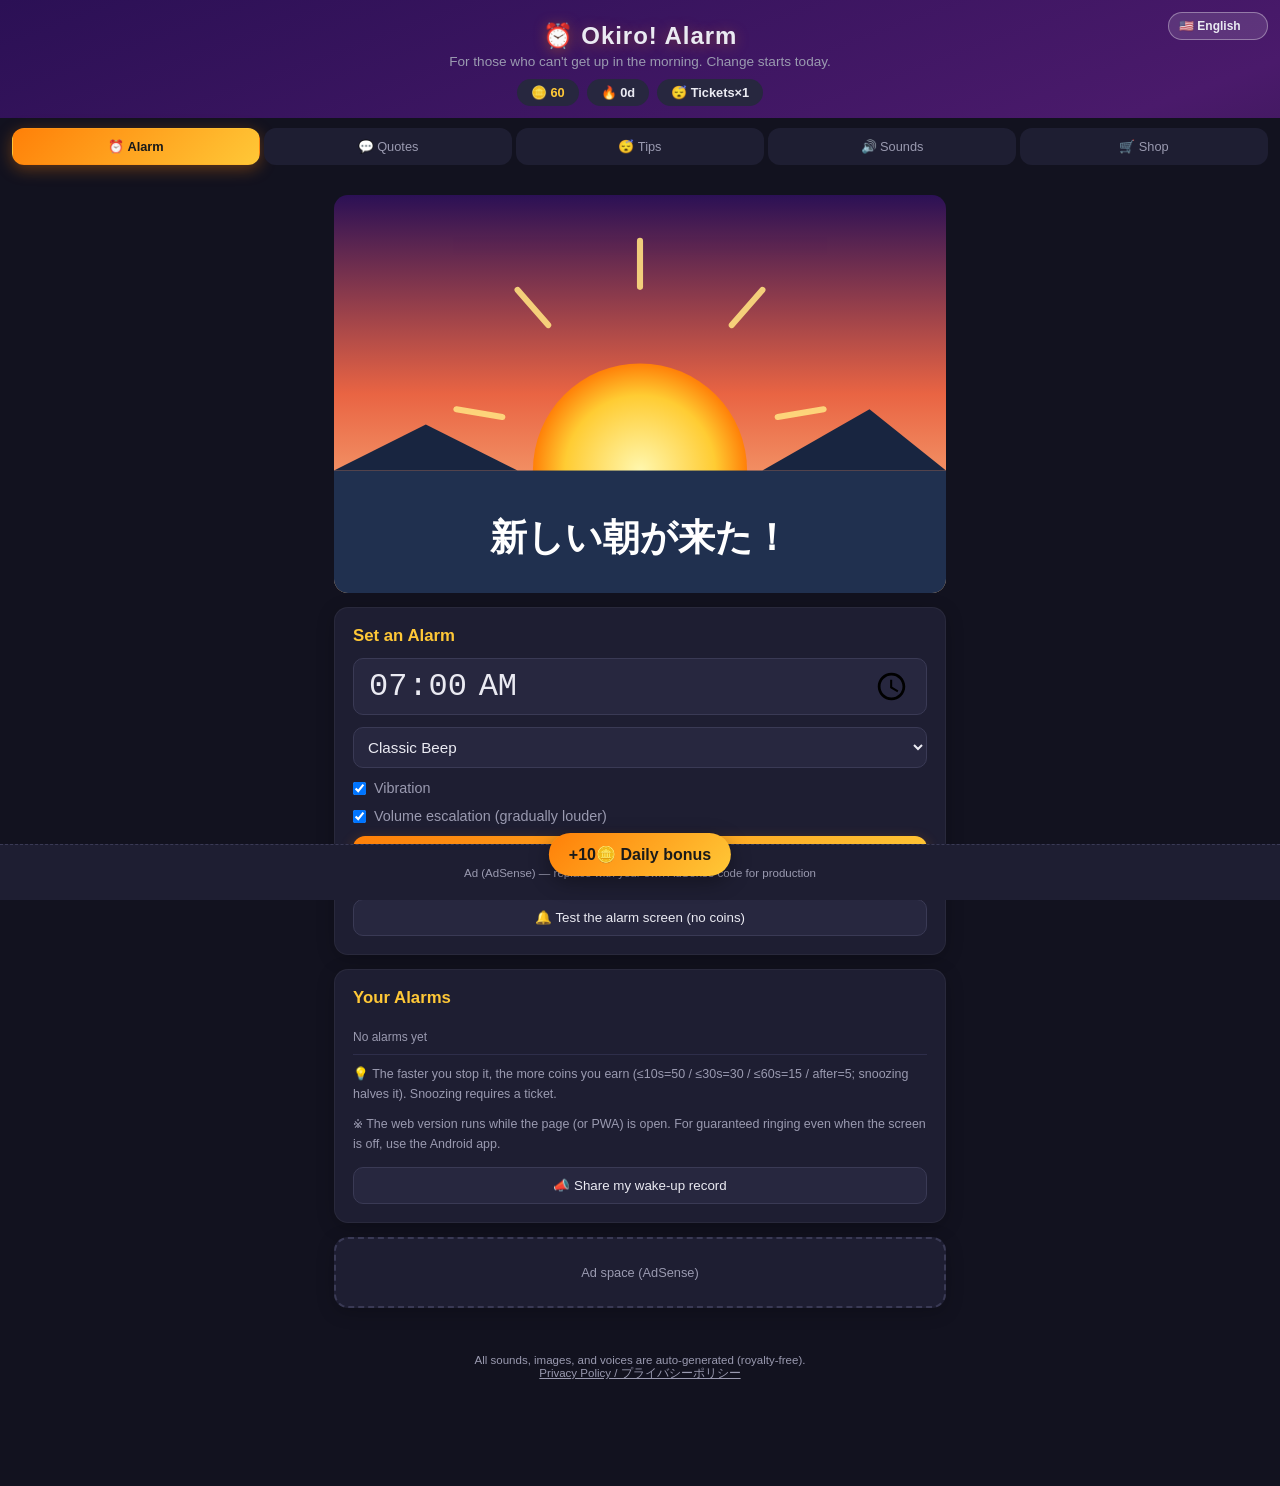
==== commit f3aa5b83: "feat(store): Playストア公開準備一式 - applicationId を io.github.toriumib.okiroalarm に変更   （com.example.* はPla" ====
--- a/web/index.html
+++ b/web/index.html
@@ -185,6 +185,7 @@
 
 <footer class="app-footer">
   <p data-i18n="footer">アラーム音・画像・ボイスはすべて自動生成（著作権フリー）</p>
+  <p><a href="privacy.html" class="footer-link">Privacy Policy / プライバシーポリシー</a></p>
 </footer>
 
 <!-- ========== 常時表示バナー広告（Web=AdSense） ========== -->
--- a/web/style.css
+++ b/web/style.css
@@ -435,3 +435,4 @@
 }
 
 .app-footer { text-align: center; color: var(--muted); font-size: 0.72rem; padding: 24px 12px 8px; }
+.footer-link { color: var(--muted); text-decoration: underline; }
